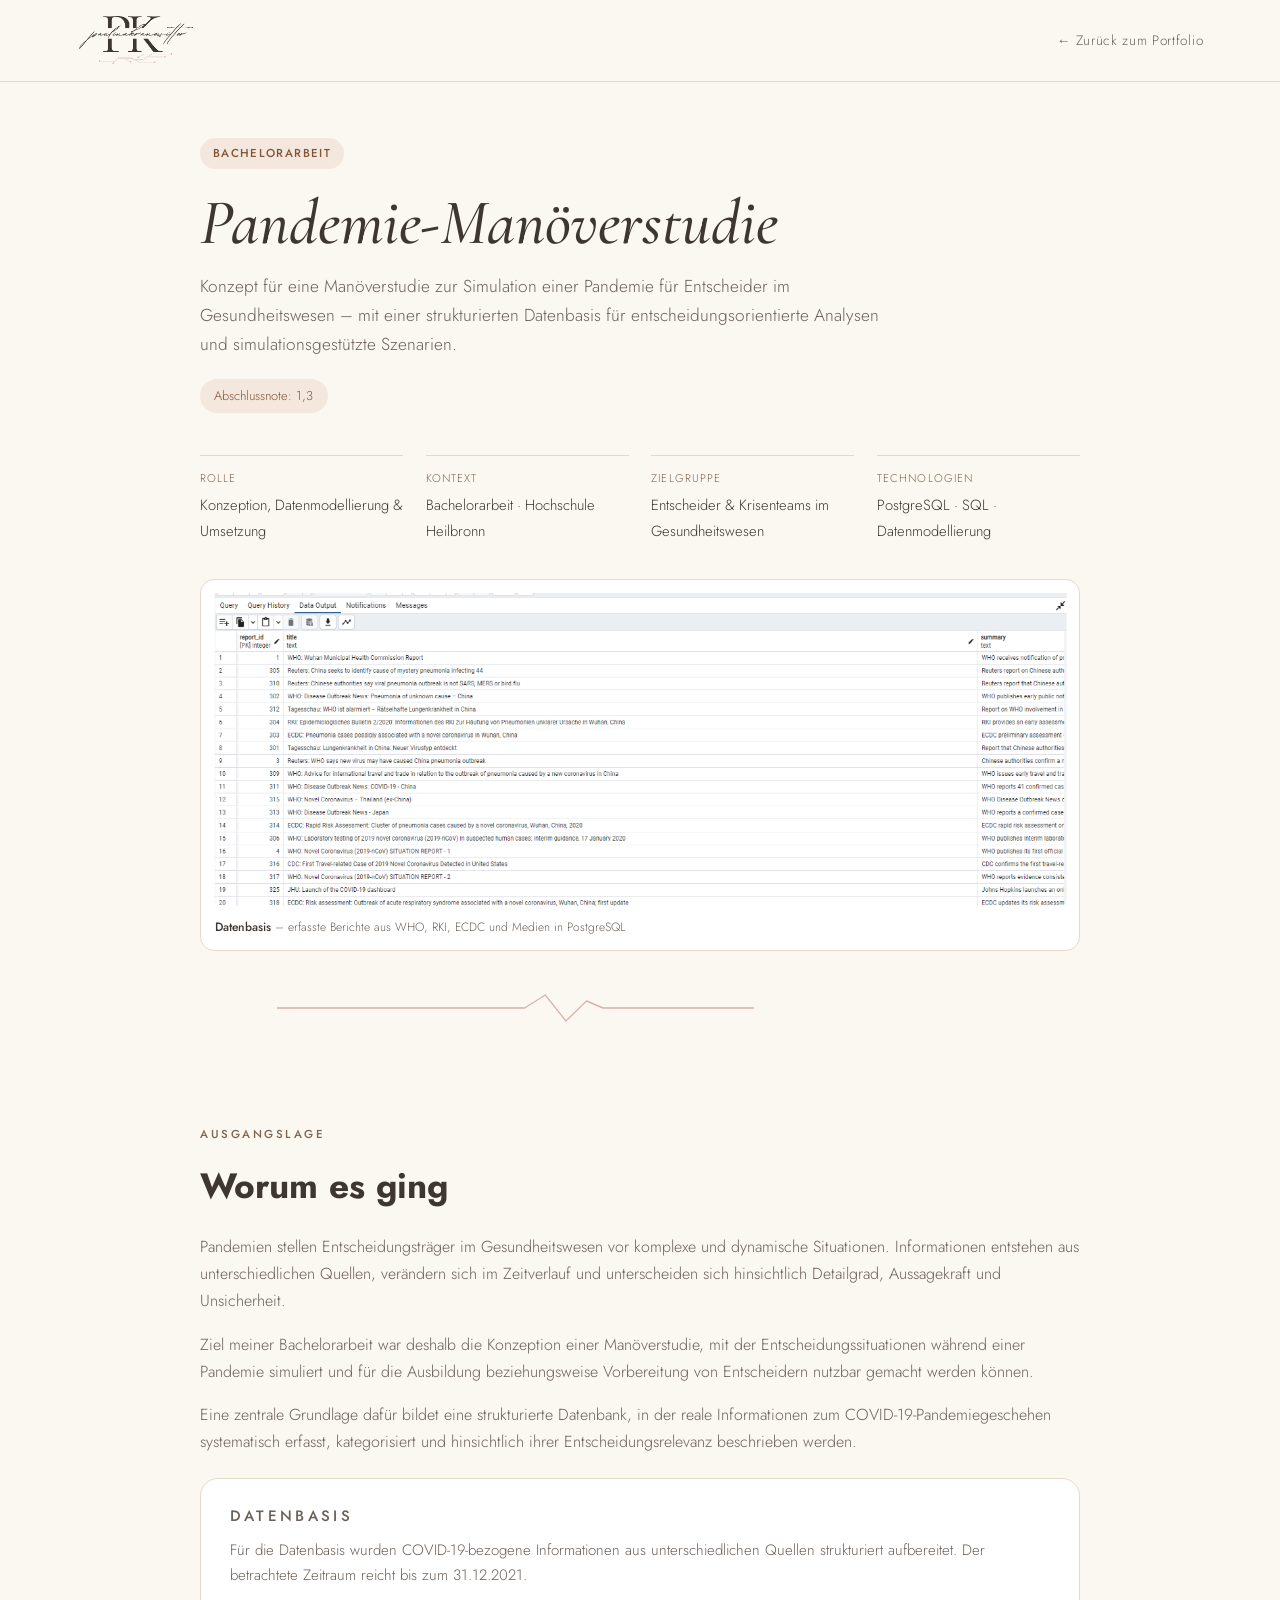
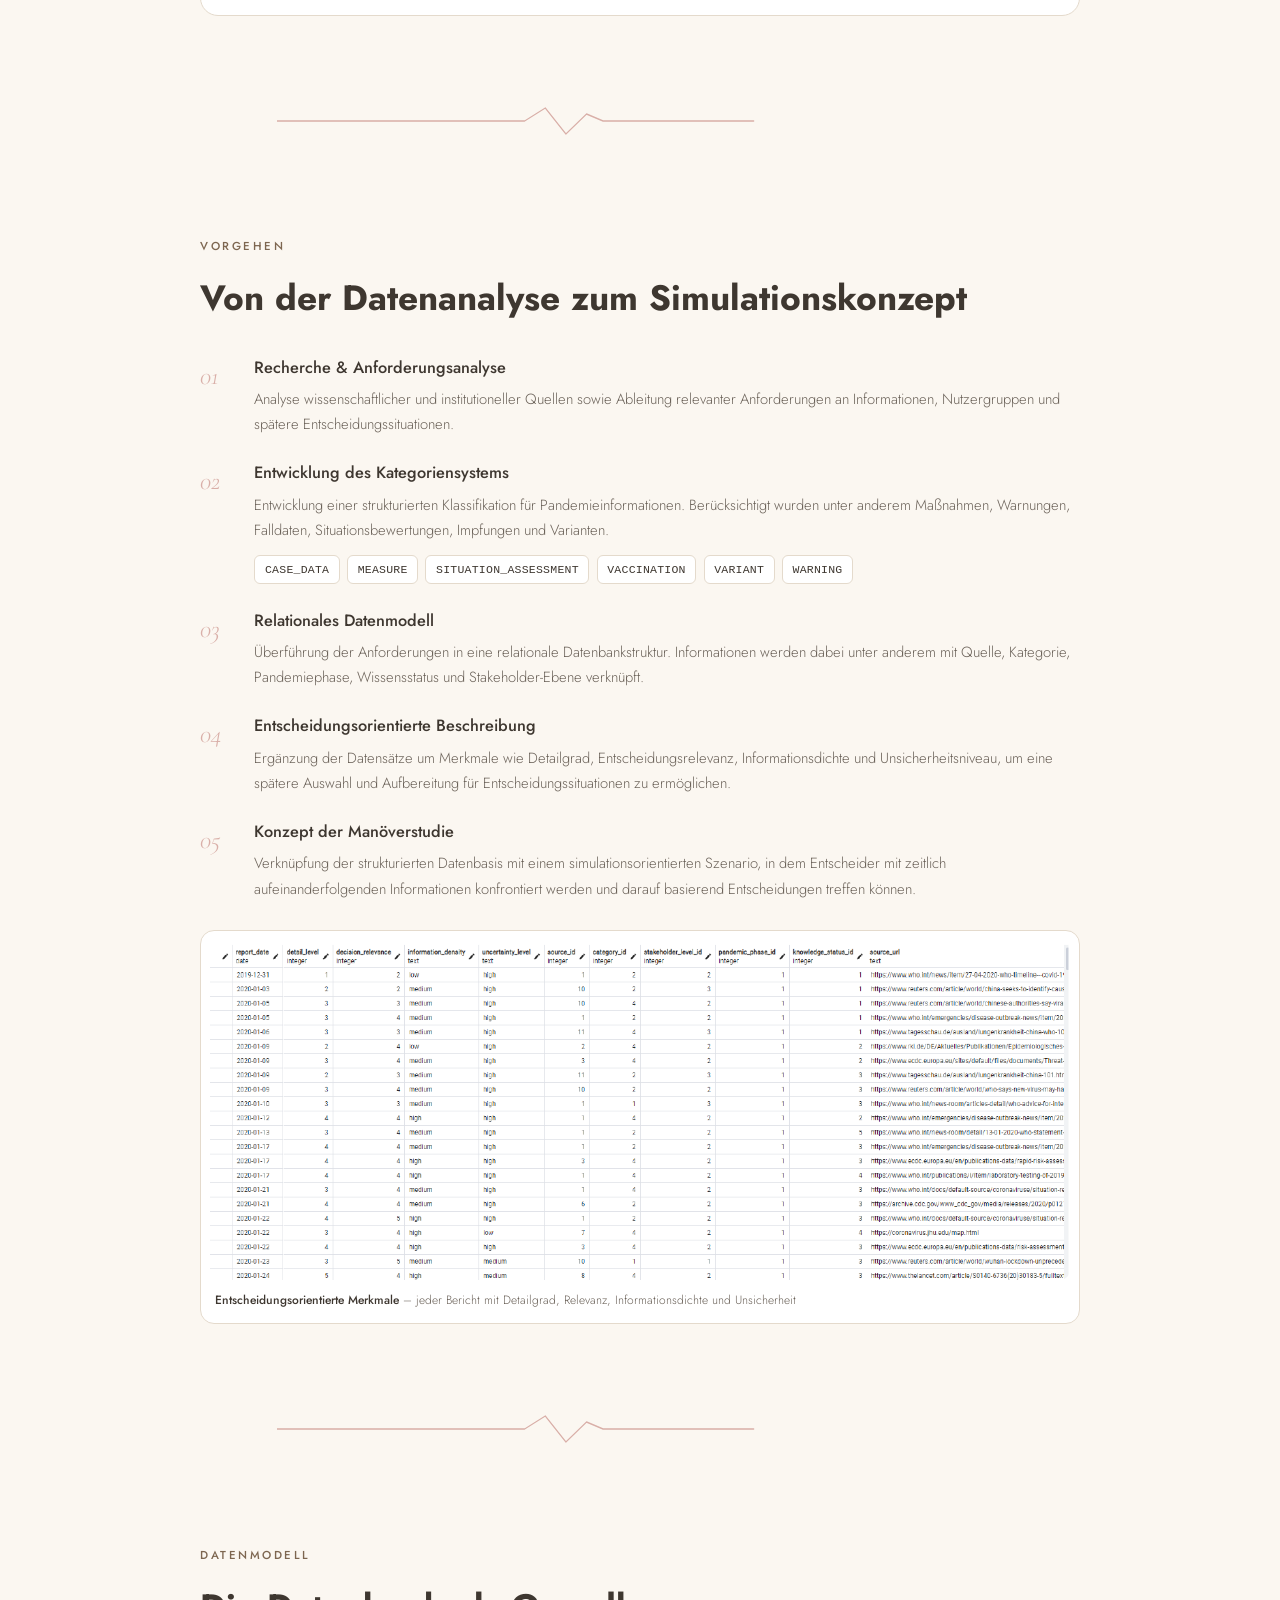
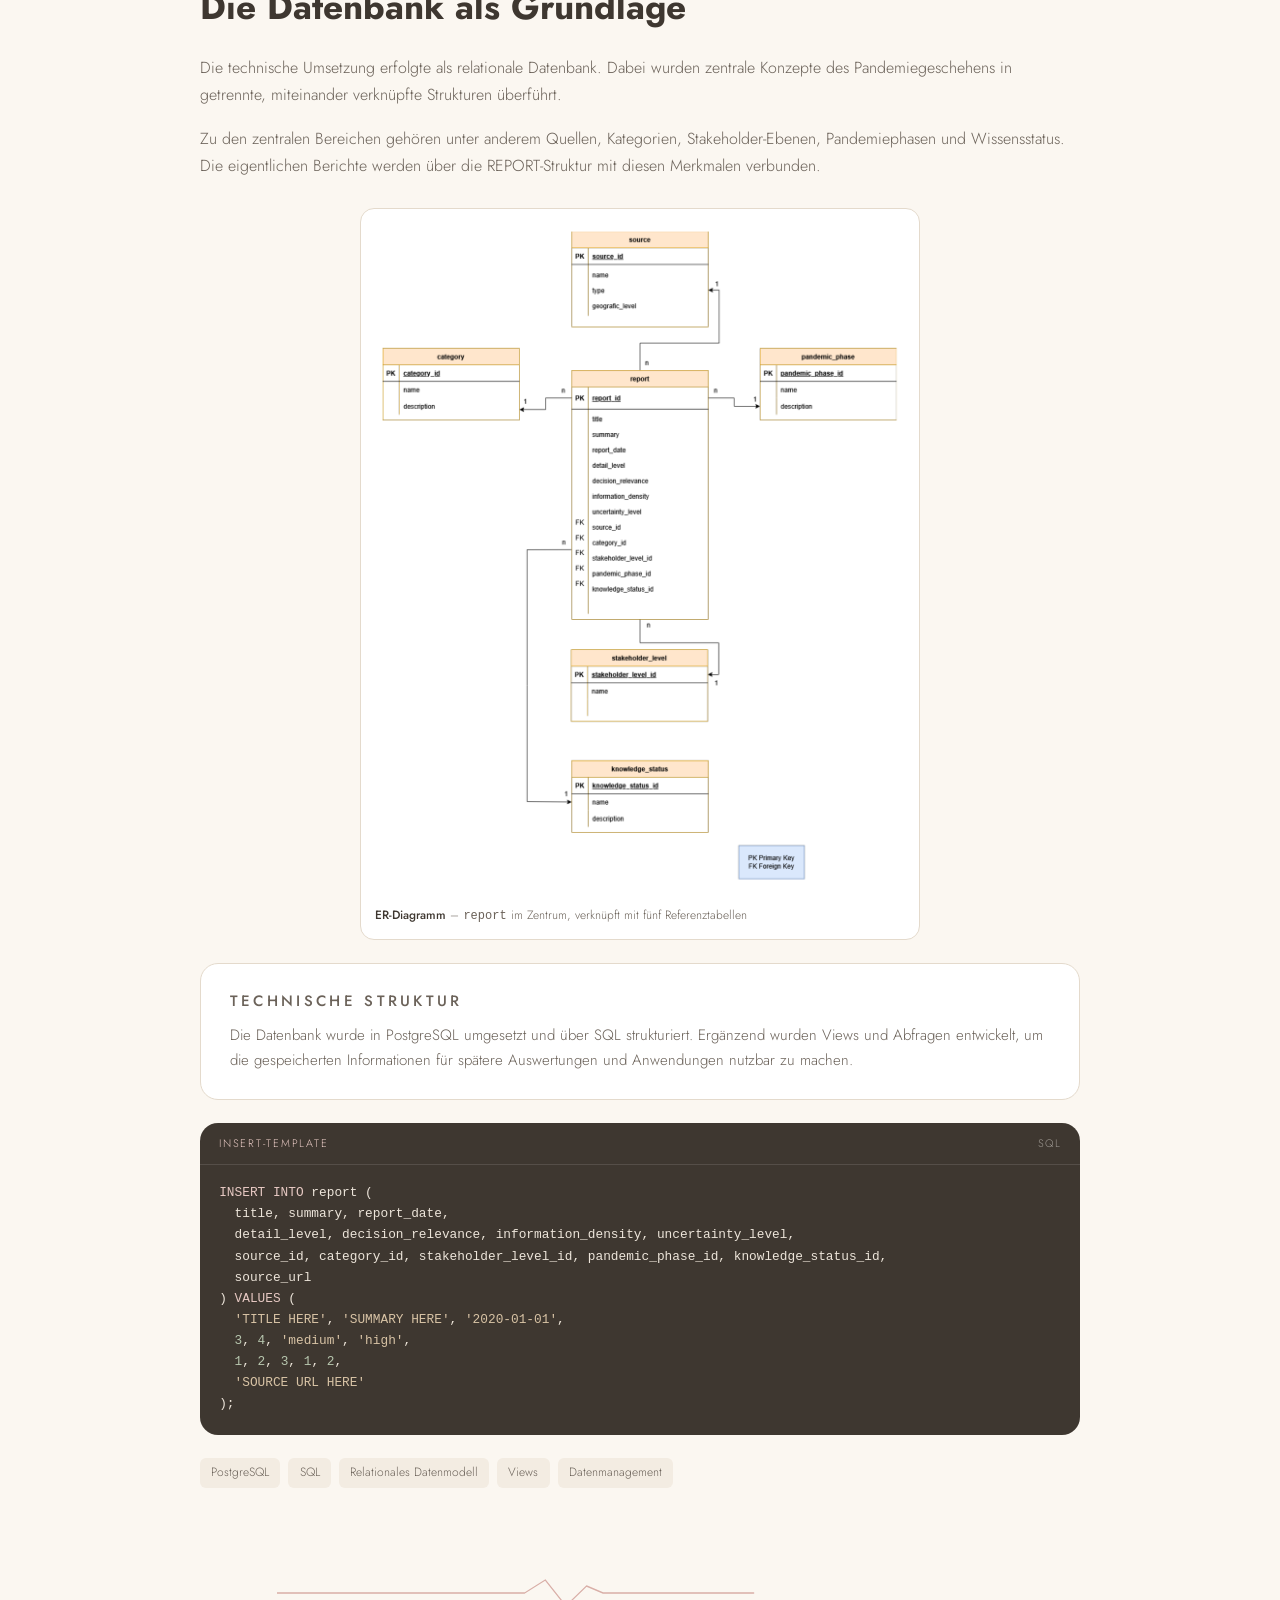
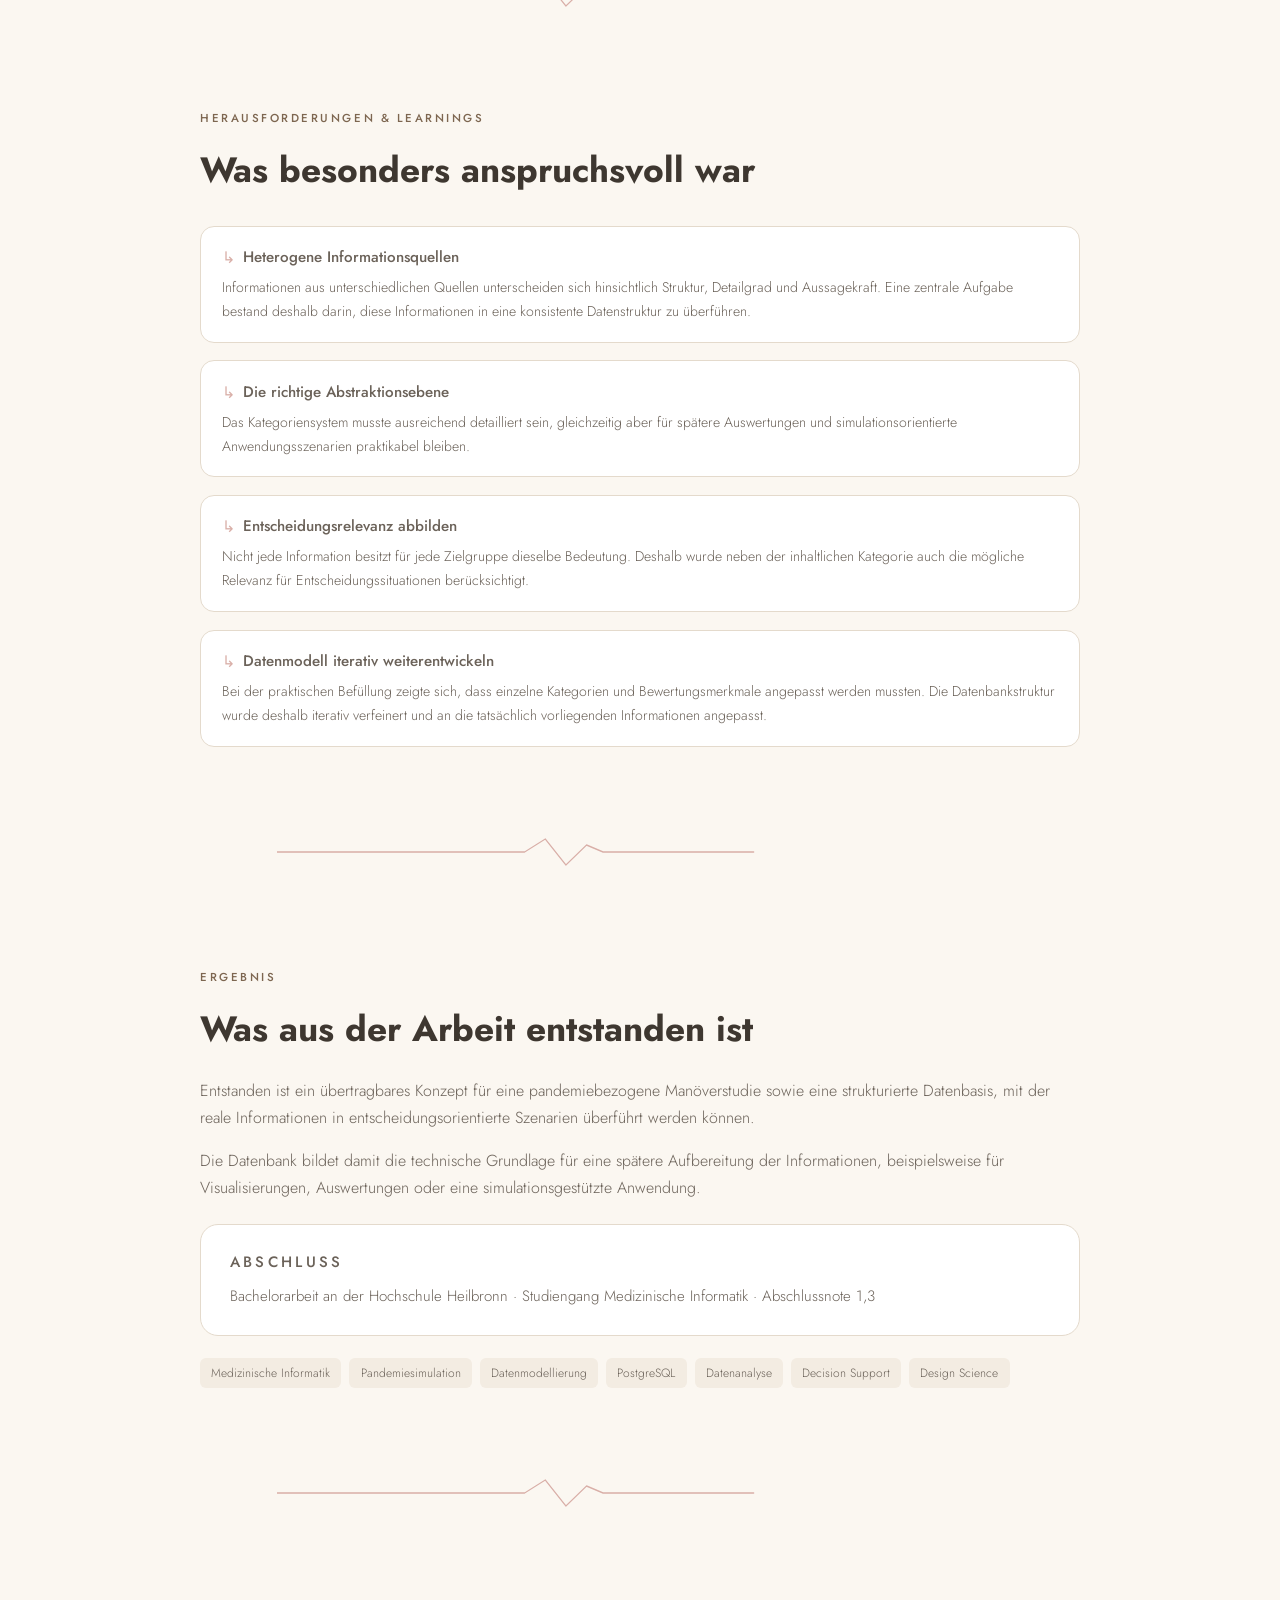
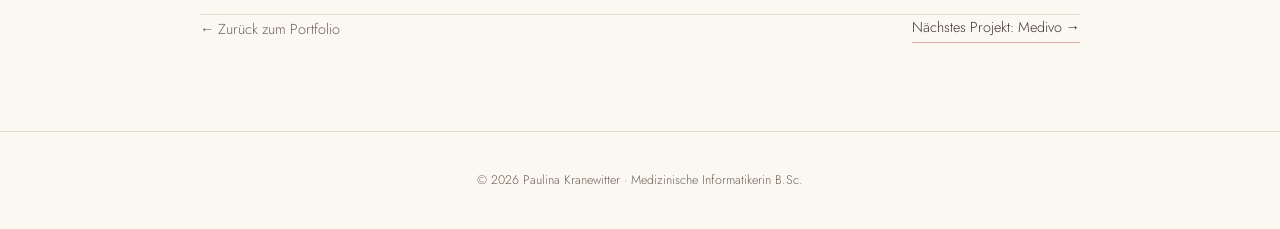
==== bachelorarbeit.html @ 4537a6fa "Add files via upload" ====
<!DOCTYPE html>
<html lang="de">
<head>
<meta charset="UTF-8">
<meta name="viewport" content="width=device-width, initial-scale=1.0">
<title>Pandemie-Manöverstudie — Paulina Kranewitter</title>
<link rel="preconnect" href="https://fonts.googleapis.com">
<link rel="preconnect" href="https://fonts.gstatic.com" crossorigin>
<link href="https://fonts.googleapis.com/css2?family=Cormorant+Garamond:ital,wght@0,400;0,500;1,400;1,500;1,600&family=Jost:wght@300;400;500;600&display=swap" rel="stylesheet">
<style>
  :root{
    --cream:#FBF7F1; --cream-deep:#F3ECE2; --card:#FFFFFF;
    --rose:#E7C9C3; --rose-deep:#D9AFA8; --mocha:#5E4A3D; --cognac:#83563A; --berry:#8A4560;
    --taupe:#7D6650; --ink:#3E3730; --ink-soft:#6B6259; --line:#E4DACC; --radius:18px;
  }
  *{box-sizing:border-box;}
  html{scroll-behavior:smooth;}
  @media (prefers-reduced-motion: reduce){ *{animation-duration:0.001ms !important; transition-duration:0.001ms !important;} }
  body{margin:0; background:var(--cream); color:var(--ink); font-family:'Jost',sans-serif; font-weight:300; line-height:1.7; -webkit-font-smoothing:antialiased;}
  .display{font-family:'Cormorant Garamond',serif; font-style:italic; font-weight:500; color:var(--ink);}
  .eyebrow{font-family:'Jost',sans-serif; font-size:0.72rem; letter-spacing:0.22em; text-transform:uppercase; color:var(--taupe); font-weight:500;}
  a{color:inherit;}

  nav{position:sticky; top:0; z-index:50; display:flex; justify-content:space-between; align-items:center;
    padding:0.9rem clamp(1.5rem,6vw,5rem); background:rgba(251,247,241,0.86); backdrop-filter:blur(10px); border-bottom:1px solid var(--line);}
  /* Logo statt PK-Badge – wie auf Startseite, Mediplan und Medivo */
  .brand{display:block; border-radius:6px; transition:transform .25s ease;}
  .brand img{display:block; height:52px; width:auto;}
  .brand:hover{transform:translateY(-1px) scale(1.03);}
  .back-link{font-size:0.85rem; letter-spacing:0.05em; text-decoration:none; color:var(--ink-soft); display:flex; align-items:center; gap:0.4rem;}
  .back-link:hover{color:var(--ink);}
  .back-link:focus-visible, a:focus-visible{outline:2px solid var(--berry); outline-offset:3px; border-radius:3px;}

  section{padding:clamp(3rem,7vw,5.5rem) clamp(1.5rem,6vw,5rem);}
  .wrap{max-width:880px; margin:0 auto;}

  .pulse-wrap{max-width:880px; margin:0 auto; padding:0 clamp(1.5rem,6vw,5rem);}
  .pulse-line{width:100%; height:34px; display:block;}
  .pulse-path{fill:none; stroke:var(--rose-deep); stroke-width:1.4; stroke-linecap:round; stroke-linejoin:round;
    stroke-dasharray:600; stroke-dashoffset:600;}
  .pulse-line.in-view .pulse-path{animation:draw 1.6s ease forwards;}
  @keyframes draw{to{stroke-dashoffset:0;}}

  .p-hero{padding-top:3.5rem; padding-bottom:2.5rem;}
  .status{display:inline-block; font-size:0.72rem; letter-spacing:0.12em; text-transform:uppercase; padding:0.35rem 0.8rem; border-radius:999px; font-weight:500; margin-bottom:1.2rem;}
  .status.thesis{background:#F4E7DD; color:var(--cognac);}
  .p-hero h1{font-size:clamp(2.6rem,6vw,4rem); margin:0 0 0.9rem 0; line-height:1.08;}
  .p-hero .sub{color:var(--ink-soft); font-size:1.08rem; max-width:680px; margin:0;}
  .grade-note{display:inline-flex; align-items:center; gap:0.5rem; background:#F4E7DD; color:var(--cognac); padding:0.4rem 0.9rem; border-radius:999px; font-size:0.8rem; margin-top:1.2rem;}

  .meta-grid{display:grid; grid-template-columns:repeat(4,1fr); gap:1.4rem; margin-top:2.6rem;}
  @media (max-width:700px){.meta-grid{grid-template-columns:repeat(2,1fr);}}
  .meta-block{border-top:1px solid var(--line); padding-top:0.8rem;}
  .meta-block .k{font-size:0.7rem; letter-spacing:0.1em; text-transform:uppercase; color:var(--taupe); margin-bottom:0.35rem;}
  .meta-block .v{font-size:0.92rem; color:var(--ink);}

  h2.section-title{font-size:clamp(1.7rem,3vw,2.2rem); margin:0 0 1.1rem 0;}
  .body-text p{color:var(--ink-soft); margin:0 0 1rem 0;}

  .callout{background:var(--card); border:1px solid var(--line); border-radius:var(--radius); padding:1.6rem 1.8rem; margin-top:1.4rem;}
  .callout .eyebrow{margin:0 0 0.5rem;}
  .callout p{margin:0; color:var(--ink-soft); font-size:0.94rem;}

  .steps{display:flex; flex-direction:column; gap:1.4rem; margin-top:1.6rem;}
  .step{display:grid; grid-template-columns:auto 1fr; gap:1.2rem; align-items:start;}
  .step .n{font-family:'Cormorant Garamond',serif; font-style:italic; font-size:1.6rem; color:var(--rose-deep); width:2.2rem;}
  .step h4{margin:0 0 0.35rem 0; font-size:1.02rem; font-weight:500;}
  .step p{margin:0; color:var(--ink-soft); font-size:0.92rem;}

  /* Kategorien als Chips statt Textausschnitt-Bild */
  .cat-row{display:flex; flex-wrap:wrap; gap:0.45rem; margin-top:0.75rem;}
  .cat{font-family:ui-monospace,SFMono-Regular,Menlo,Consolas,monospace; font-size:0.72rem; letter-spacing:0.02em;
    color:var(--ink); background:var(--card); border:1px solid var(--line); padding:0.25rem 0.6rem; border-radius:6px;}

  .tag-row{display:flex; flex-wrap:wrap; gap:0.5rem; margin-top:1.4rem;}
  .tag{font-size:0.75rem; color:var(--ink-soft); background:var(--cream-deep); padding:0.3rem 0.7rem; border-radius:6px;}

  /* ---------- Screenshots ---------- */
  .shot{margin:0; background:var(--card); border:1px solid var(--line); border-radius:14px; padding:0.55rem; overflow:hidden;}
  .shot img{width:100%; height:auto; display:block; border-radius:10px; background:#fff; cursor:zoom-in;}
  .shot figcaption{font-size:0.75rem; color:var(--ink-soft); padding:0.65rem 0.35rem 0.25rem;}
  .shot figcaption strong{font-weight:500; color:var(--ink);}
  .shot.hero-shot{margin-top:2.2rem;}
  .shot.spaced{margin-top:1.8rem;}
  /* ER-Diagramm ist hochformatig: zentriert und schmaler, damit es nicht die Seite füllt */
  .shot.portrait{max-width:560px; margin:1.8rem auto 0;}

  /* ---------- SQL-Codeblock ---------- */
  .code{margin:1.4rem 0 0; background:var(--ink); color:#EDE5DA; border-radius:var(--radius); overflow:hidden;}
  .code-head{display:flex; justify-content:space-between; align-items:center; padding:0.7rem 1.2rem; border-bottom:1px solid rgba(251,247,241,.12);
    font-size:0.68rem; letter-spacing:0.16em; text-transform:uppercase; color:var(--rose);}
  .code-head span:last-child{color:rgba(251,247,241,.5); letter-spacing:0.08em;}
  .code pre{margin:0; padding:1.1rem 1.2rem 1.3rem; overflow-x:auto; font-family:ui-monospace,SFMono-Regular,Menlo,Consolas,monospace; font-size:0.8rem; line-height:1.65;}
  .code .kw{color:var(--rose);}
  .code .str{color:#D8C3A5;}
  .code .num{color:#B7C6AE;}

  .challenge-list{display:flex; flex-direction:column; gap:1.1rem; margin-top:1.6rem;}
  .challenge{background:var(--card); border:1px solid var(--line); border-radius:14px; padding:1.1rem 1.3rem;}
  .challenge .h{font-size:0.95rem; margin:0 0 0.3rem 0; display:flex; align-items:center; gap:0.5rem; font-weight:500;}
  .challenge .h .ic{font-size:1rem; color:var(--rose-deep);}
  .challenge p{margin:0; color:var(--ink-soft); font-size:0.88rem;}

  .next-project{display:flex; justify-content:space-between; align-items:center; flex-wrap:wrap; gap:1rem;
    border-top:1px solid var(--line); margin-top:1rem;}
  .next-project a{text-decoration:none; font-size:0.9rem;}
  .next-project .to-portfolio{color:var(--ink-soft);}
  .next-project .to-next{color:var(--ink); border-bottom:1px solid var(--rose-deep); padding-bottom:2px;}

  footer{text-align:center; padding:2.4rem 1.5rem; color:var(--ink-soft); font-size:0.78rem; border-top:1px solid var(--line);}

  /* ---------- Lightbox ---------- */
  .lightbox{border:none; padding:0; background:transparent; max-width:min(1200px,94vw); max-height:92vh; overflow:visible;}
  .lightbox::backdrop{background:rgba(62,55,48,.78); backdrop-filter:blur(4px);}
  .lightbox img{display:block; max-width:100%; max-height:82vh; width:auto; height:auto; margin:0 auto; border-radius:12px; background:#fff; box-shadow:0 30px 60px -20px rgba(0,0,0,.5);}
  .lightbox p{color:var(--cream); text-align:center; font-size:.85rem; margin:.8rem 0 0;}
  .lightbox .close{position:absolute; top:-2.6rem; right:0; background:none; border:1px solid rgba(251,247,241,.5); color:var(--cream); border-radius:999px; width:2.1rem; height:2.1rem; font-size:1.1rem; line-height:1; cursor:pointer;}
  .lightbox .close:focus-visible{outline:2px solid var(--cream); outline-offset:2px;}

  @media (max-width:700px){
    .shot{padding:0.4rem;}
    .code pre{font-size:0.74rem;}
  }
</style>
</head>
<body>

<nav>
  <a class="brand" href="portfolio.html"><img src="assets/logo.png" alt="Paulina Kranewitter – zur Startseite" width="118" height="52"></a>
  <a class="back-link" href="portfolio.html#projects">← Zurück zum Portfolio</a>
</nav>

<section class="p-hero">
  <div class="wrap">
    <span class="status thesis">Bachelorarbeit</span>
    <h1 class="display">Pandemie-Manöverstudie</h1>
    <p class="sub">Konzept für eine Manöverstudie zur Simulation einer Pandemie für Entscheider im Gesundheitswesen – mit einer strukturierten Datenbasis für entscheidungsorientierte Analysen und simulationsgestützte Szenarien.</p>
    <div class="grade-note">Abschlussnote: 1,3</div>

    <div class="meta-grid">
      <div class="meta-block"><div class="k">Rolle</div><div class="v">Konzeption, Datenmodellierung &amp; Umsetzung</div></div>
      <div class="meta-block"><div class="k">Kontext</div><div class="v">Bachelorarbeit · Hochschule Heilbronn</div></div>
      <div class="meta-block"><div class="k">Zielgruppe</div><div class="v">Entscheider &amp; Krisenteams im Gesundheitswesen</div></div>
      <div class="meta-block"><div class="k">Technologien</div><div class="v">PostgreSQL · SQL · Datenmodellierung</div></div>
    </div>

    <figure class="shot hero-shot">
      <img src="assets/ba-berichte.webp" alt="Tabelle report in pgAdmin mit erfassten Berichten von WHO, Reuters, RKI, ECDC und Tagesschau aus der Frühphase der Pandemie" width="1272" height="470">
      <figcaption><strong>Datenbasis</strong> – erfasste Berichte aus WHO, RKI, ECDC und Medien in PostgreSQL</figcaption>
    </figure>
  </div>
</section>

<div class="pulse-wrap"><svg class="pulse-line" viewBox="0 0 880 34" preserveAspectRatio="none">
  <path class="pulse-path" d="M0,17 L300,17 L325,4 L350,30 L375,10 L395,17 L880,17"/>
</svg></div>

<!-- AUSGANGSLAGE -->
<section>
  <div class="wrap">
    <p class="eyebrow">Ausgangslage</p>
    <h2 class="section-title">Worum es ging</h2>
    <div class="body-text">
      <p>Pandemien stellen Entscheidungsträger im Gesundheitswesen vor komplexe und dynamische Situationen. Informationen entstehen aus unterschiedlichen Quellen, verändern sich im Zeitverlauf und unterscheiden sich hinsichtlich Detailgrad, Aussagekraft und Unsicherheit.</p>
      <p>Ziel meiner Bachelorarbeit war deshalb die Konzeption einer Manöverstudie, mit der Entscheidungssituationen während einer Pandemie simuliert und für die Ausbildung beziehungsweise Vorbereitung von Entscheidern nutzbar gemacht werden können.</p>
      <p>Eine zentrale Grundlage dafür bildet eine strukturierte Datenbank, in der reale Informationen zum COVID-19-Pandemiegeschehen systematisch erfasst, kategorisiert und hinsichtlich ihrer Entscheidungsrelevanz beschrieben werden.</p>
    </div>

    <div class="callout">
      <p class="eyebrow">Datenbasis</p>
      <p>Für die Datenbasis wurden COVID-19-bezogene Informationen aus unterschiedlichen Quellen strukturiert aufbereitet. Der betrachtete Zeitraum reicht bis zum 31.12.2021.</p>
    </div>
  </div>
</section>

<div class="pulse-wrap"><svg class="pulse-line" viewBox="0 0 880 34" preserveAspectRatio="none">
  <path class="pulse-path" d="M0,17 L300,17 L325,4 L350,30 L375,10 L395,17 L880,17"/>
</svg></div>

<!-- VORGEHEN -->
<section>
  <div class="wrap">
    <p class="eyebrow">Vorgehen</p>
    <h2 class="section-title">Von der Datenanalyse zum Simulationskonzept</h2>

    <div class="steps">
      <div class="step">
        <span class="n">01</span>
        <div><h4>Recherche &amp; Anforderungsanalyse</h4><p>Analyse wissenschaftlicher und institutioneller Quellen sowie Ableitung relevanter Anforderungen an Informationen, Nutzergruppen und spätere Entscheidungssituationen.</p></div>
      </div>
      <div class="step">
        <span class="n">02</span>
        <div>
          <h4>Entwicklung des Kategoriensystems</h4>
          <p>Entwicklung einer strukturierten Klassifikation für Pandemieinformationen. Berücksichtigt wurden unter anderem Maßnahmen, Warnungen, Falldaten, Situationsbewertungen, Impfungen und Varianten.</p>
          <div class="cat-row" aria-label="Kategorien im Datenmodell">
            <span class="cat">CASE_DATA</span>
            <span class="cat">MEASURE</span>
            <span class="cat">SITUATION_ASSESSMENT</span>
            <span class="cat">VACCINATION</span>
            <span class="cat">VARIANT</span>
            <span class="cat">WARNING</span>
          </div>
        </div>
      </div>
      <div class="step">
        <span class="n">03</span>
        <div><h4>Relationales Datenmodell</h4><p>Überführung der Anforderungen in eine relationale Datenbankstruktur. Informationen werden dabei unter anderem mit Quelle, Kategorie, Pandemiephase, Wissensstatus und Stakeholder-Ebene verknüpft.</p></div>
      </div>
      <div class="step">
        <span class="n">04</span>
        <div><h4>Entscheidungsorientierte Beschreibung</h4><p>Ergänzung der Datensätze um Merkmale wie Detailgrad, Entscheidungsrelevanz, Informationsdichte und Unsicherheitsniveau, um eine spätere Auswahl und Aufbereitung für Entscheidungssituationen zu ermöglichen.</p></div>
      </div>
      <div class="step">
        <span class="n">05</span>
        <div><h4>Konzept der Manöverstudie</h4><p>Verknüpfung der strukturierten Datenbasis mit einem simulationsorientierten Szenario, in dem Entscheider mit zeitlich aufeinanderfolgenden Informationen konfrontiert werden und darauf basierend Entscheidungen treffen können.</p></div>
      </div>
    </div>

    <figure class="shot spaced">
      <img src="assets/ba-bewertungsmerkmale.webp" alt="Datensätze mit Datum, Detailgrad, Entscheidungsrelevanz, Informationsdichte, Unsicherheitsniveau, Fremdschlüsseln und Quell-URL" width="1262" height="498" loading="lazy">
      <figcaption><strong>Entscheidungsorientierte Merkmale</strong> – jeder Bericht mit Detailgrad, Relevanz, Informationsdichte und Unsicherheit</figcaption>
    </figure>
  </div>
</section>

<div class="pulse-wrap"><svg class="pulse-line" viewBox="0 0 880 34" preserveAspectRatio="none">
  <path class="pulse-path" d="M0,17 L300,17 L325,4 L350,30 L375,10 L395,17 L880,17"/>
</svg></div>

<!-- DATENMODELL -->
<section>
  <div class="wrap">
    <p class="eyebrow">Datenmodell</p>
    <h2 class="section-title">Die Datenbank als Grundlage</h2>
    <div class="body-text">
      <p>Die technische Umsetzung erfolgte als relationale Datenbank. Dabei wurden zentrale Konzepte des Pandemiegeschehens in getrennte, miteinander verknüpfte Strukturen überführt.</p>
      <p>Zu den zentralen Bereichen gehören unter anderem Quellen, Kategorien, Stakeholder-Ebenen, Pandemiephasen und Wissensstatus. Die eigentlichen Berichte werden über die REPORT-Struktur mit diesen Merkmalen verbunden.</p>
    </div>

    <figure class="shot portrait">
      <img src="assets/ba-er-diagramm.webp" alt="ER-Diagramm: zentrale Tabelle report, verknüpft mit source, category, pandemic_phase, stakeholder_level und knowledge_status" width="1116" height="1398" loading="lazy">
      <figcaption><strong>ER-Diagramm</strong> – <code>report</code> im Zentrum, verknüpft mit fünf Referenztabellen</figcaption>
    </figure>

    <div class="callout">
      <p class="eyebrow">Technische Struktur</p>
      <p>Die Datenbank wurde in PostgreSQL umgesetzt und über SQL strukturiert. Ergänzend wurden Views und Abfragen entwickelt, um die gespeicherten Informationen für spätere Auswertungen und Anwendungen nutzbar zu machen.</p>
    </div>

    <div class="code">
      <div class="code-head"><span>Insert-Template</span><span>SQL</span></div>
<pre><code><span class="kw">INSERT INTO</span> report (
  title, summary, report_date,
  detail_level, decision_relevance, information_density, uncertainty_level,
  source_id, category_id, stakeholder_level_id, pandemic_phase_id, knowledge_status_id,
  source_url
) <span class="kw">VALUES</span> (
  <span class="str">'TITLE HERE'</span>, <span class="str">'SUMMARY HERE'</span>, <span class="str">'2020-01-01'</span>,
  <span class="num">3</span>, <span class="num">4</span>, <span class="str">'medium'</span>, <span class="str">'high'</span>,
  <span class="num">1</span>, <span class="num">2</span>, <span class="num">3</span>, <span class="num">1</span>, <span class="num">2</span>,
  <span class="str">'SOURCE URL HERE'</span>
);</code></pre>
    </div>

    <div class="tag-row">
      <span class="tag">PostgreSQL</span>
      <span class="tag">SQL</span>
      <span class="tag">Relationales Datenmodell</span>
      <span class="tag">Views</span>
      <span class="tag">Datenmanagement</span>
    </div>
  </div>
</section>

<div class="pulse-wrap"><svg class="pulse-line" viewBox="0 0 880 34" preserveAspectRatio="none">
  <path class="pulse-path" d="M0,17 L300,17 L325,4 L350,30 L375,10 L395,17 L880,17"/>
</svg></div>

<!-- HERAUSFORDERUNGEN -->
<section>
  <div class="wrap">
    <p class="eyebrow">Herausforderungen &amp; Learnings</p>
    <h2 class="section-title">Was besonders anspruchsvoll war</h2>
    <div class="challenge-list">
      <div class="challenge">
        <p class="h"><span class="ic">↳</span> Heterogene Informationsquellen</p>
        <p>Informationen aus unterschiedlichen Quellen unterscheiden sich hinsichtlich Struktur, Detailgrad und Aussagekraft. Eine zentrale Aufgabe bestand deshalb darin, diese Informationen in eine konsistente Datenstruktur zu überführen.</p>
      </div>
      <div class="challenge">
        <p class="h"><span class="ic">↳</span> Die richtige Abstraktionsebene</p>
        <p>Das Kategoriensystem musste ausreichend detailliert sein, gleichzeitig aber für spätere Auswertungen und simulationsorientierte Anwendungsszenarien praktikabel bleiben.</p>
      </div>
      <div class="challenge">
        <p class="h"><span class="ic">↳</span> Entscheidungsrelevanz abbilden</p>
        <p>Nicht jede Information besitzt für jede Zielgruppe dieselbe Bedeutung. Deshalb wurde neben der inhaltlichen Kategorie auch die mögliche Relevanz für Entscheidungssituationen berücksichtigt.</p>
      </div>
      <div class="challenge">
        <p class="h"><span class="ic">↳</span> Datenmodell iterativ weiterentwickeln</p>
        <p>Bei der praktischen Befüllung zeigte sich, dass einzelne Kategorien und Bewertungsmerkmale angepasst werden mussten. Die Datenbankstruktur wurde deshalb iterativ verfeinert und an die tatsächlich vorliegenden Informationen angepasst.</p>
      </div>
    </div>
  </div>
</section>

<div class="pulse-wrap"><svg class="pulse-line" viewBox="0 0 880 34" preserveAspectRatio="none">
  <path class="pulse-path" d="M0,17 L300,17 L325,4 L350,30 L375,10 L395,17 L880,17"/>
</svg></div>

<!-- ERGEBNIS -->
<section>
  <div class="wrap">
    <p class="eyebrow">Ergebnis</p>
    <h2 class="section-title">Was aus der Arbeit entstanden ist</h2>
    <div class="body-text">
      <p>Entstanden ist ein übertragbares Konzept für eine pandemiebezogene Manöverstudie sowie eine strukturierte Datenbasis, mit der reale Informationen in entscheidungsorientierte Szenarien überführt werden können.</p>
      <p>Die Datenbank bildet damit die technische Grundlage für eine spätere Aufbereitung der Informationen, beispielsweise für Visualisierungen, Auswertungen oder eine simulationsgestützte Anwendung.</p>
    </div>

    <div class="callout">
      <p class="eyebrow">Abschluss</p>
      <p>Bachelorarbeit an der Hochschule Heilbronn · Studiengang Medizinische Informatik · Abschlussnote 1,3</p>
    </div>

    <div class="tag-row">
      <span class="tag">Medizinische Informatik</span>
      <span class="tag">Pandemiesimulation</span>
      <span class="tag">Datenmodellierung</span>
      <span class="tag">PostgreSQL</span>
      <span class="tag">Datenanalyse</span>
      <span class="tag">Decision Support</span>
      <span class="tag">Design Science</span>
    </div>
  </div>
</section>

<div class="pulse-wrap"><svg class="pulse-line" viewBox="0 0 880 34" preserveAspectRatio="none">
  <path class="pulse-path" d="M0,17 L300,17 L325,4 L350,30 L375,10 L395,17 L880,17"/>
</svg></div>

<section>
  <div class="wrap next-project">
    <a class="to-portfolio" href="portfolio.html#projects">← Zurück zum Portfolio</a>
    <a class="to-next" href="tracker.html">Nächstes Projekt: Medivo →</a>
  </div>
</section>

<footer>© 2026 Paulina Kranewitter · Medizinische Informatikerin B.Sc.</footer>

<dialog class="lightbox" aria-label="Vergrößerte Ansicht">
  <button class="close" type="button" aria-label="Schließen">×</button>
  <img src="" alt="">
  <p></p>
</dialog>

<script>
  const pulses = document.querySelectorAll('.pulse-line');
  const io = new IntersectionObserver((entries)=>{entries.forEach(e=>{if(e.isIntersecting){e.target.classList.add('in-view');}});}, {threshold:0.4});
  pulses.forEach(p=>io.observe(p));

  // Lightbox: Klick auf eine Grafik vergrößert sie
  const lb = document.querySelector('.lightbox');
  if(lb && typeof lb.showModal === 'function'){
    const lbImg = lb.querySelector('img'), lbCap = lb.querySelector('p');
    const open = (img)=>{
      lbImg.src = img.currentSrc || img.src; lbImg.alt = img.alt;
      const cap = img.closest('figure')?.querySelector('figcaption');
      lbCap.textContent = cap ? cap.textContent.trim() : '';
      lb.showModal();
    };
    document.querySelectorAll('.shot img').forEach(img=>{
      img.tabIndex = 0; img.setAttribute('role','button');
      img.addEventListener('click', ()=>open(img));
      img.addEventListener('keydown', e=>{ if(e.key==='Enter' || e.key===' '){ e.preventDefault(); open(img); } });
    });
    lb.querySelector('.close').addEventListener('click', ()=>lb.close());
    lb.addEventListener('click', e=>{ if(e.target === lb) lb.close(); });
  }
</script>
</body>
</html>
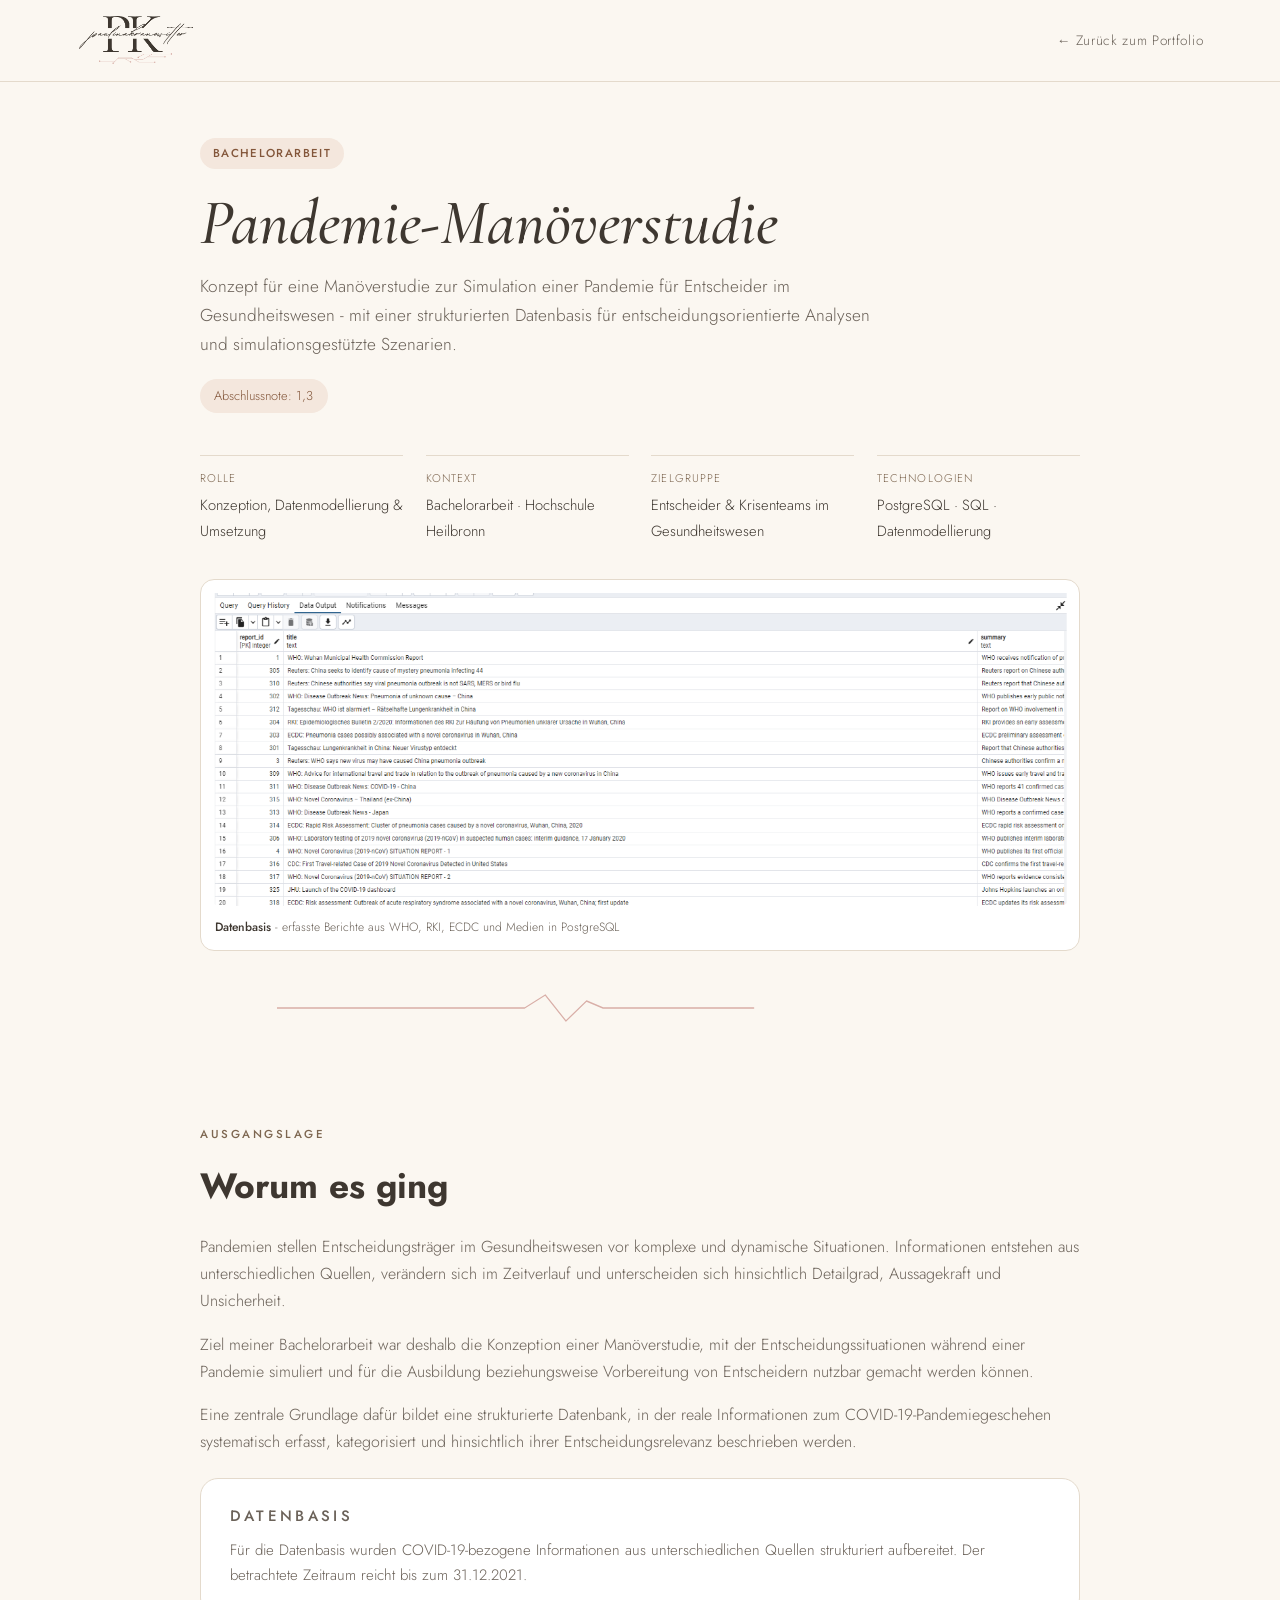
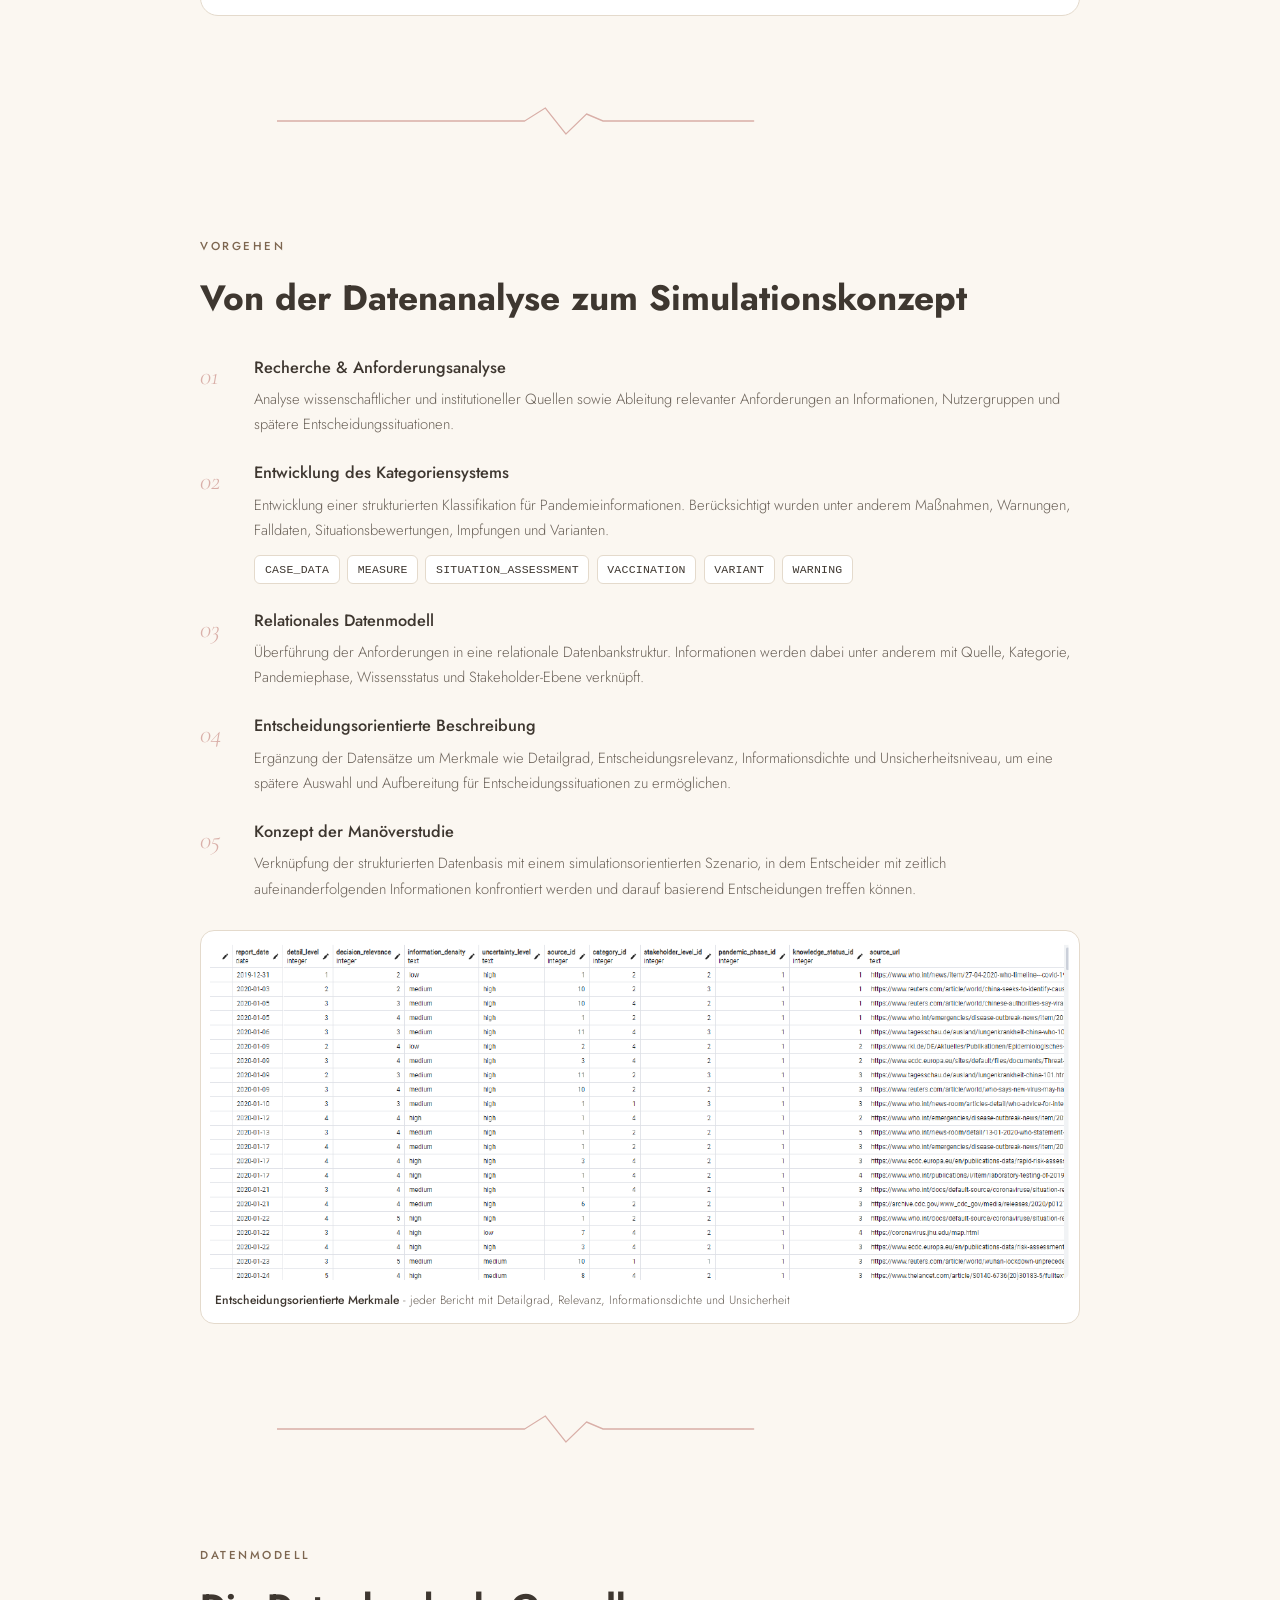
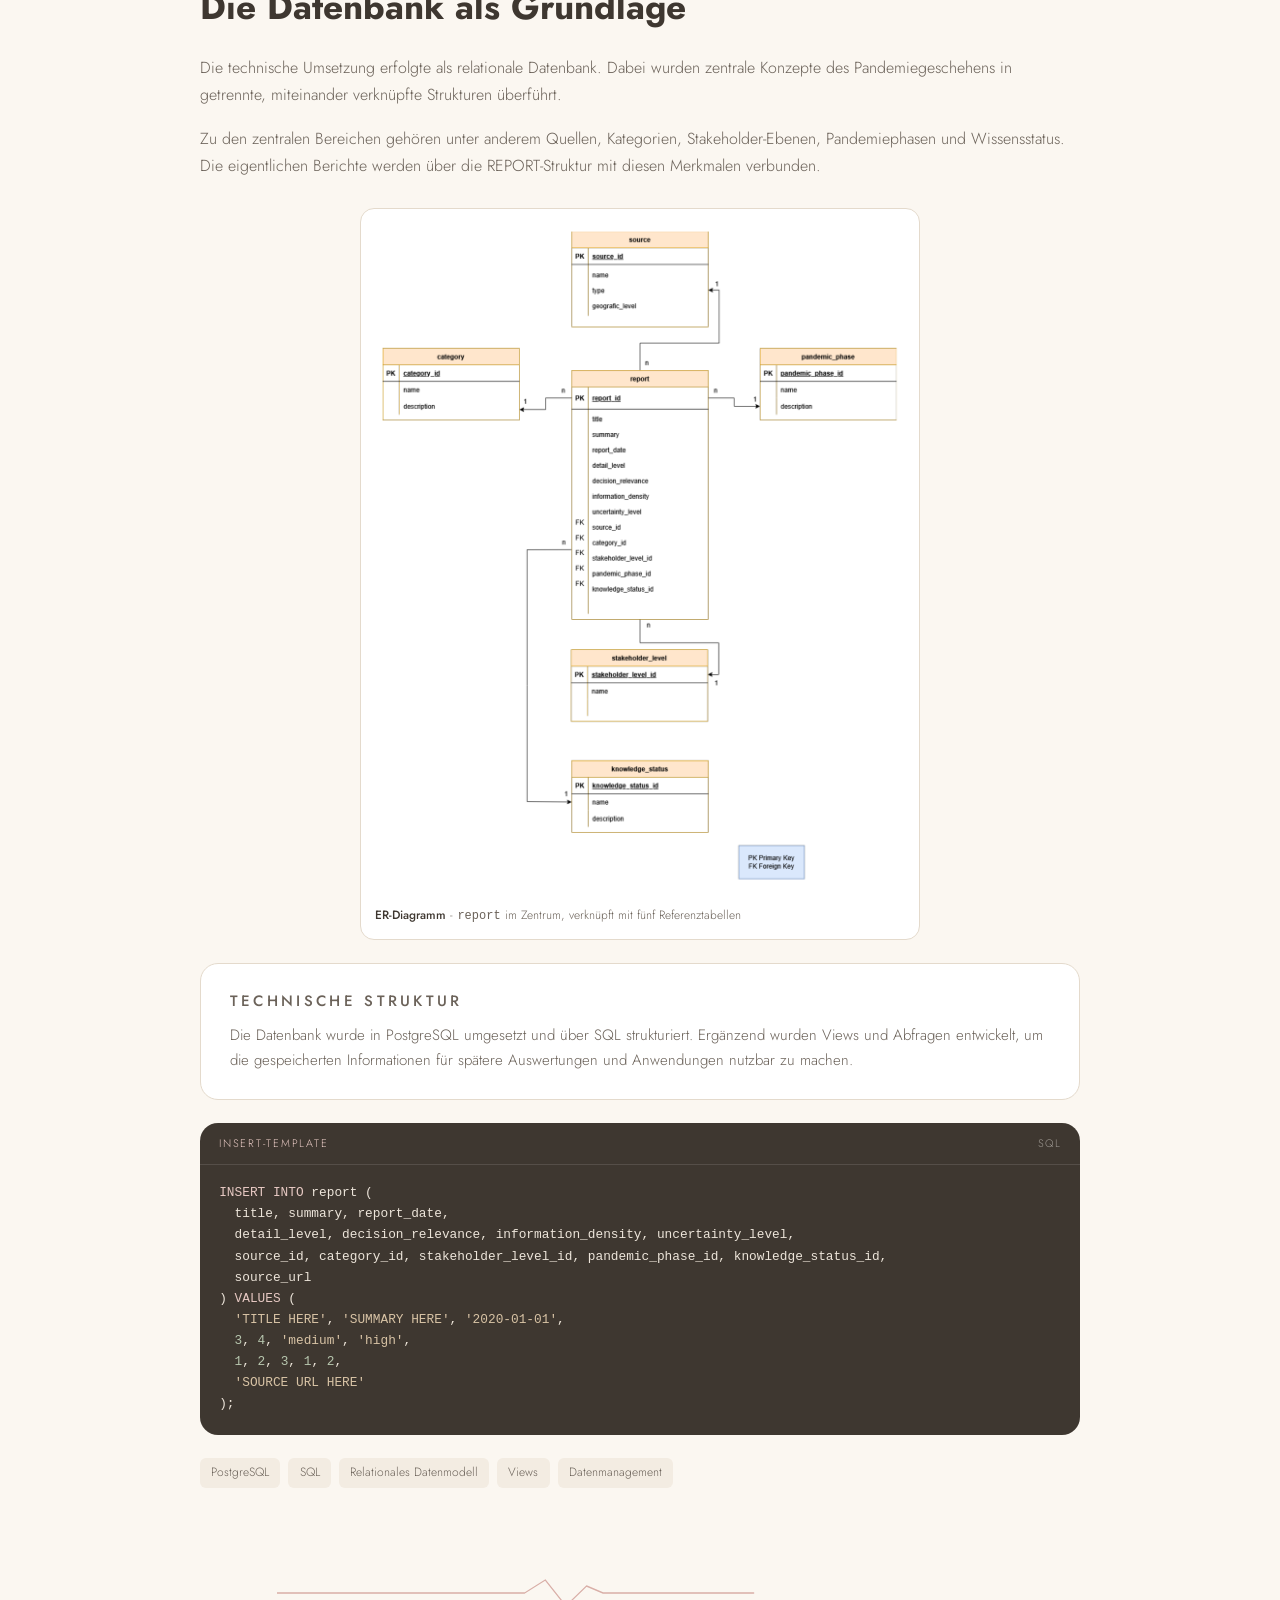
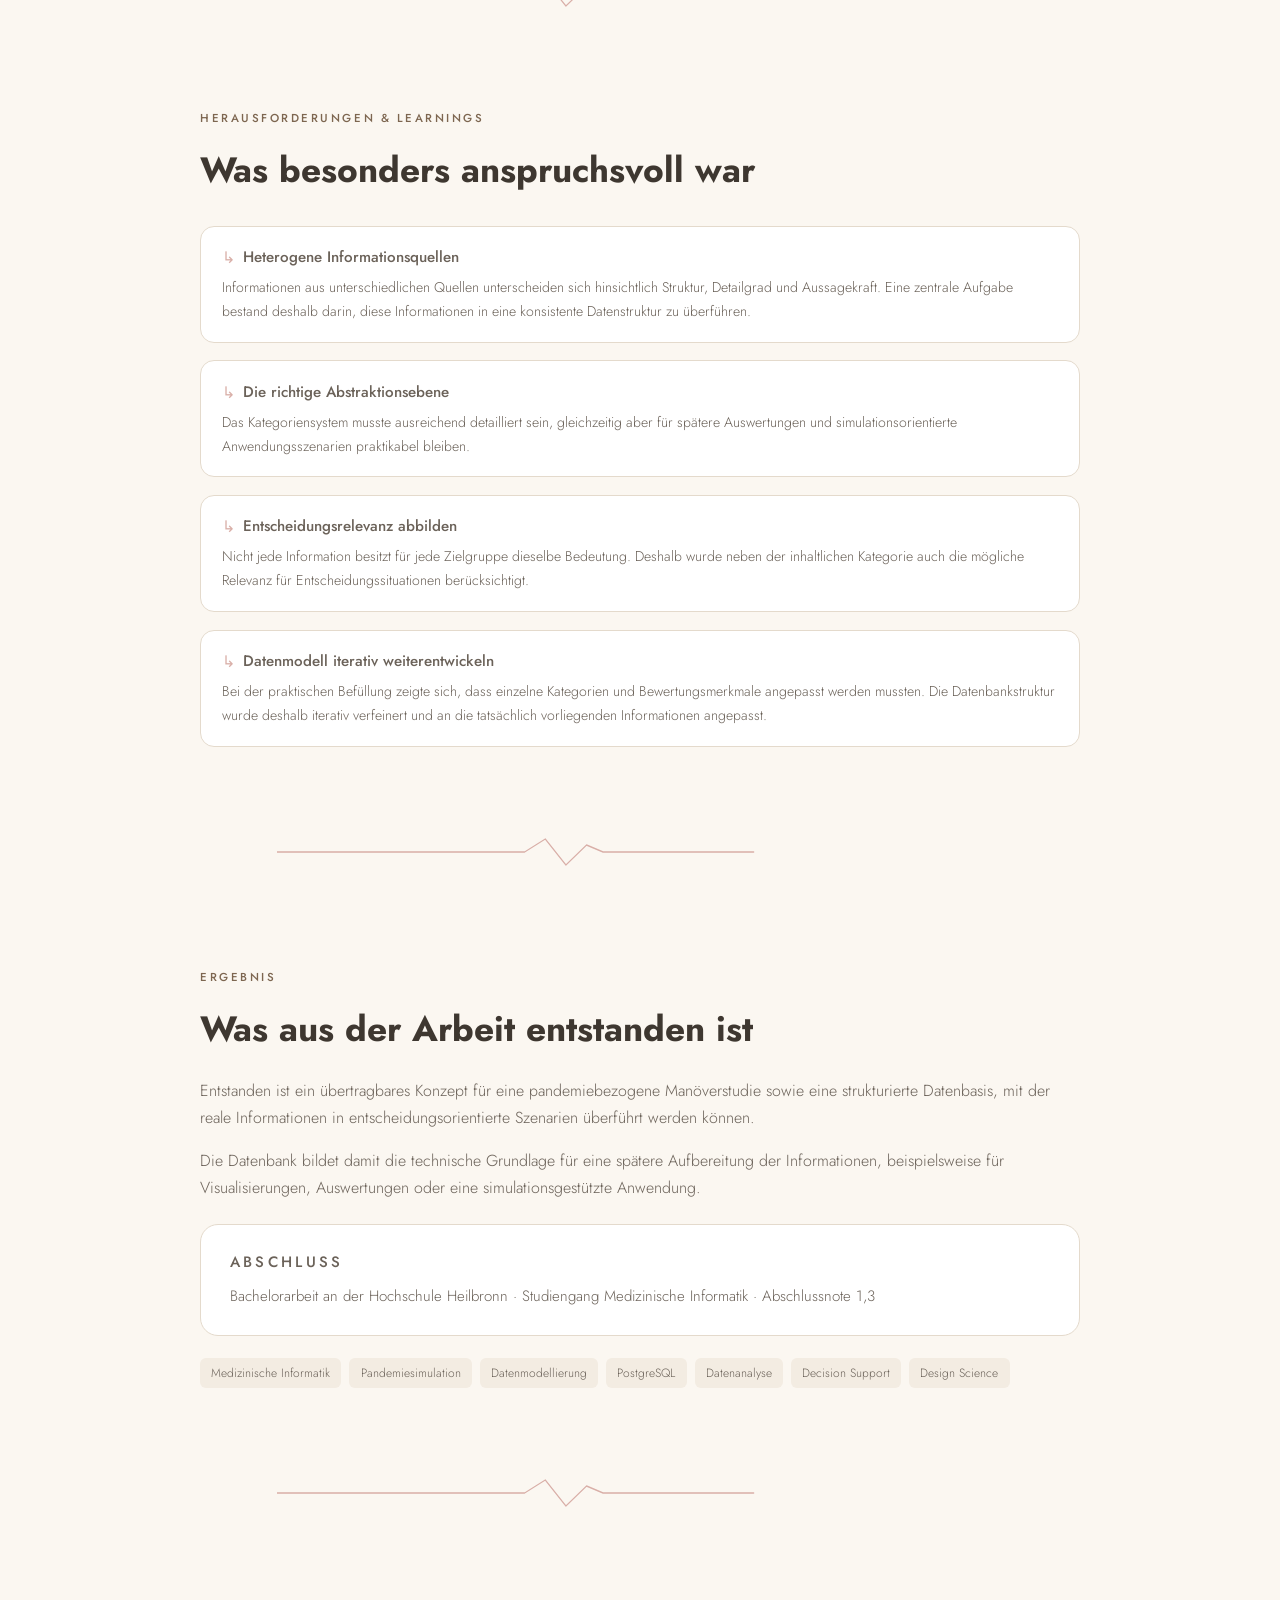
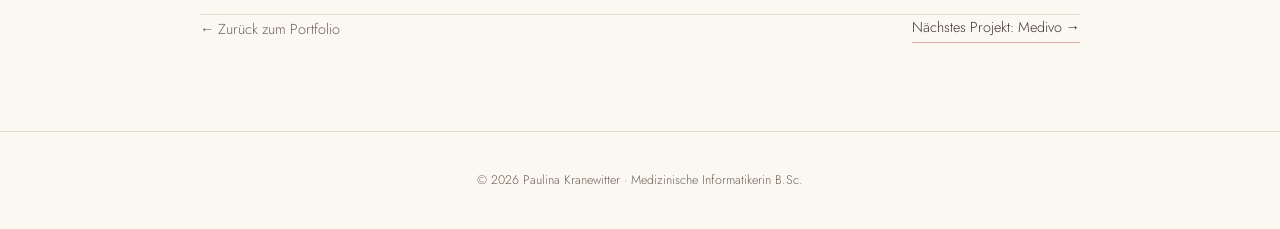
==== commit 4fdf8291: "Update bachelorarbeit.html" ====
--- a/bachelorarbeit.html
+++ b/bachelorarbeit.html
@@ -134,7 +134,7 @@
   <div class="wrap">
     <span class="status thesis">Bachelorarbeit</span>
     <h1 class="display">Pandemie-Manöverstudie</h1>
-    <p class="sub">Konzept für eine Manöverstudie zur Simulation einer Pandemie für Entscheider im Gesundheitswesen – mit einer strukturierten Datenbasis für entscheidungsorientierte Analysen und simulationsgestützte Szenarien.</p>
+    <p class="sub">Konzept für eine Manöverstudie zur Simulation einer Pandemie für Entscheider im Gesundheitswesen - mit einer strukturierten Datenbasis für entscheidungsorientierte Analysen und simulationsgestützte Szenarien.</p>
     <div class="grade-note">Abschlussnote: 1,3</div>
 
     <div class="meta-grid">
@@ -146,7 +146,7 @@
 
     <figure class="shot hero-shot">
       <img src="assets/ba-berichte.webp" alt="Tabelle report in pgAdmin mit erfassten Berichten von WHO, Reuters, RKI, ECDC und Tagesschau aus der Frühphase der Pandemie" width="1272" height="470">
-      <figcaption><strong>Datenbasis</strong> – erfasste Berichte aus WHO, RKI, ECDC und Medien in PostgreSQL</figcaption>
+      <figcaption><strong>Datenbasis</strong> - erfasste Berichte aus WHO, RKI, ECDC und Medien in PostgreSQL</figcaption>
     </figure>
   </div>
 </section>
@@ -219,7 +219,7 @@
 
     <figure class="shot spaced">
       <img src="assets/ba-bewertungsmerkmale.webp" alt="Datensätze mit Datum, Detailgrad, Entscheidungsrelevanz, Informationsdichte, Unsicherheitsniveau, Fremdschlüsseln und Quell-URL" width="1262" height="498" loading="lazy">
-      <figcaption><strong>Entscheidungsorientierte Merkmale</strong> – jeder Bericht mit Detailgrad, Relevanz, Informationsdichte und Unsicherheit</figcaption>
+      <figcaption><strong>Entscheidungsorientierte Merkmale</strong> - jeder Bericht mit Detailgrad, Relevanz, Informationsdichte und Unsicherheit</figcaption>
     </figure>
   </div>
 </section>
@@ -240,7 +240,7 @@
 
     <figure class="shot portrait">
       <img src="assets/ba-er-diagramm.webp" alt="ER-Diagramm: zentrale Tabelle report, verknüpft mit source, category, pandemic_phase, stakeholder_level und knowledge_status" width="1116" height="1398" loading="lazy">
-      <figcaption><strong>ER-Diagramm</strong> – <code>report</code> im Zentrum, verknüpft mit fünf Referenztabellen</figcaption>
+      <figcaption><strong>ER-Diagramm</strong> - <code>report</code> im Zentrum, verknüpft mit fünf Referenztabellen</figcaption>
     </figure>
 
     <div class="callout">
